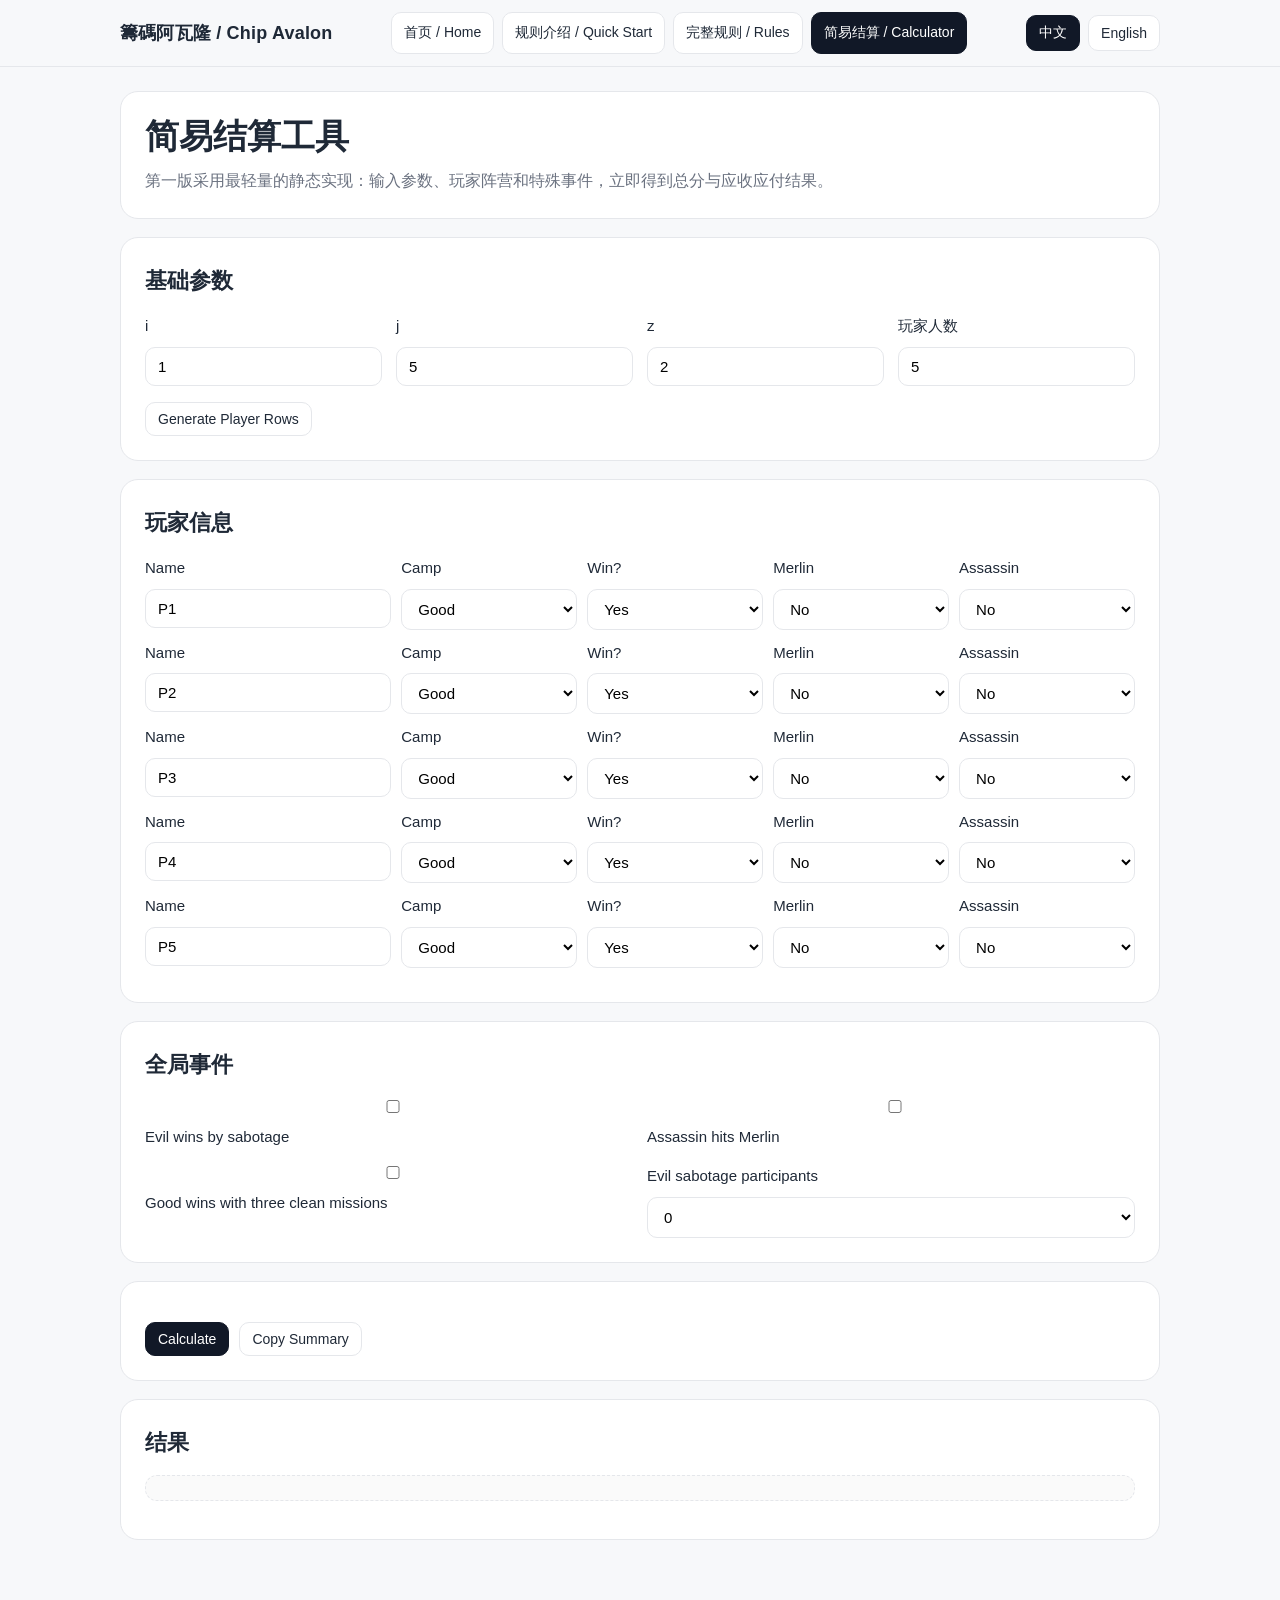
==== calculator.html @ 0f50723a "Add files via upload" ====
<!DOCTYPE html>
<html lang="zh-CN">
<head>
  <meta charset="UTF-8" />
  <meta name="viewport" content="width=device-width, initial-scale=1.0" />
  <title>简易结算 | 籌碼阿瓦隆</title>
  <link rel="stylesheet" href="./assets/css/main.css" />
</head>
<body>
  <header class="topbar">
    <div class="topbar-inner">
      <div class="brand">籌碼阿瓦隆 / Chip Avalon</div>
      <nav class="toolbar">
        <a class="btn-link" href="./index.html">首页 / Home</a>
        <a class="btn-link" href="./quickstart.html">规则介绍 / Quick Start</a>
        <a class="btn-link" href="./rules.html">完整规则 / Rules</a>
        <a class="btn-link active-nav" href="./calculator.html">简易结算 / Calculator</a>
      </nav>
      <div class="toolbar">
        <button id="btn-zh" class="active" type="button">中文</button>
        <button id="btn-en" type="button">English</button>
      </div>
    </div>
  </header>

  <main class="layout single">
    <section class="content">
      <section class="hero">
        <div data-lang="zh" class="show">
          <h1>简易结算工具</h1>
          <p>第一版采用最轻量的静态实现：输入参数、玩家阵营和特殊事件，立即得到总分与应收应付结果。</p>
        </div>
        <div data-lang="en">
          <h1>Settlement Calculator</h1>
          <p>The first version is a lightweight static implementation: enter parameters, camps, and special events to get totals and payment results instantly.</p>
        </div>
      </section>

      <section class="card">
        <div data-lang="zh" class="show"><h2>基础参数</h2></div>
        <div data-lang="en"><h2>Base Parameters</h2></div>
        <div class="form-grid">
          <label>
            <span>i</span>
            <input type="number" id="base-i" value="1" step="1" />
          </label>
          <label>
            <span>j</span>
            <input type="number" id="base-j" value="5" step="1" />
          </label>
          <label>
            <span>z</span>
            <input type="number" id="base-z" value="2" step="1" />
          </label>
          <label>
            <span data-lang="zh" class="show">玩家人数</span>
            <span data-lang="en">Players</span>
            <input type="number" id="player-count" value="5" min="5" max="10" step="1" />
          </label>
        </div>
        <div class="cta-row">
          <button id="build-players" type="button">Generate Player Rows</button>
        </div>
      </section>

      <section class="card">
        <div data-lang="zh" class="show"><h2>玩家信息</h2></div>
        <div data-lang="en"><h2>Player Data</h2></div>
        <div id="players-container"></div>
      </section>

      <section class="card">
        <div data-lang="zh" class="show"><h2>全局事件</h2></div>
        <div data-lang="en"><h2>Global Events</h2></div>
        <div class="form-grid checkbox-grid">
          <label><input type="checkbox" id="event-evil-sabotage-win" /> Evil wins by sabotage</label>
          <label><input type="checkbox" id="event-assassin-hit-merlin" /> Assassin hits Merlin</label>
          <label><input type="checkbox" id="event-good-clean-win" /> Good wins with three clean missions</label>
          <label>
            <span>Evil sabotage participants</span>
            <select id="evil-saboteur-count">
              <option value="0">0</option>
              <option value="2">2</option>
              <option value="3">3</option>
            </select>
          </label>
        </div>
      </section>

      <section class="card">
        <div class="cta-row">
          <button id="calculate-btn" class="btn-primary" type="button">Calculate</button>
          <button id="copy-summary-btn" type="button">Copy Summary</button>
        </div>
      </section>

      <section class="card">
        <div data-lang="zh" class="show"><h2>结果</h2></div>
        <div data-lang="en"><h2>Results</h2></div>
        <div id="result-table"></div>
        <pre id="summary-output" class="formula"></pre>
      </section>
    </section>
  </main>

  <script src="./assets/js/lang.js"></script>
  <script src="./assets/js/calculator.js"></script>
</body>
</html>
---- assets/css/main.css ----
:root {
  --bg: #f7f8fa;
  --panel: #ffffff;
  --text: #1f2937;
  --muted: #6b7280;
  --line: #e5e7eb;
  --accent: #111827;
  --accent-soft: #f3f4f6;
  --maxw: 1080px;
  --radius: 16px;
}

* { box-sizing: border-box; }
html { scroll-behavior: smooth; }
body {
  margin: 0;
  font-family: -apple-system, BlinkMacSystemFont, "Segoe UI", "PingFang SC", "Hiragino Sans GB", "Microsoft YaHei", sans-serif;
  background: var(--bg);
  color: var(--text);
  line-height: 1.7;
}

a { color: inherit; text-decoration: none; }

.topbar {
  position: sticky;
  top: 0;
  z-index: 20;
  backdrop-filter: blur(10px);
  background: rgba(247, 248, 250, 0.92);
  border-bottom: 1px solid var(--line);
}

.topbar-inner {
  max-width: var(--maxw);
  margin: 0 auto;
  padding: 12px 20px;
  display: flex;
  align-items: center;
  justify-content: space-between;
  gap: 12px;
  flex-wrap: wrap;
}

.brand {
  font-size: 18px;
  font-weight: 700;
  letter-spacing: 0.2px;
}

.toolbar {
  display: flex;
  gap: 8px;
  flex-wrap: wrap;
}

button, .btn-link, .btn-primary {
  border: 1px solid var(--line);
  background: var(--panel);
  color: var(--text);
  padding: 8px 12px;
  border-radius: 10px;
  cursor: pointer;
  font-size: 14px;
  transition: 0.2s ease;
}

button:hover, .btn-link:hover, .btn-primary:hover { background: var(--accent-soft); }
button.active, .active-nav, .btn-primary {
  background: var(--accent);
  color: #fff;
  border-color: var(--accent);
}

.layout {
  max-width: var(--maxw);
  margin: 0 auto;
  padding: 24px 20px 48px;
  display: grid;
  grid-template-columns: 240px 1fr;
  gap: 24px;
}

.layout.single { grid-template-columns: 1fr; }
.content { min-width: 0; }

.sidebar {
  align-self: start;
  position: sticky;
  top: 76px;
  background: var(--panel);
  border: 1px solid var(--line);
  border-radius: var(--radius);
  padding: 16px;
}

.sidebar h2 {
  margin: 0 0 12px;
  font-size: 14px;
  color: var(--muted);
  text-transform: uppercase;
  letter-spacing: 0.08em;
}

.sidebar nav a {
  display: block;
  padding: 8px 10px;
  border-radius: 10px;
  color: var(--muted);
  font-size: 14px;
  margin-bottom: 4px;
}

.sidebar nav a:hover {
  background: var(--accent-soft);
  color: var(--text);
}

.hero, .card {
  background: var(--panel);
  border: 1px solid var(--line);
  border-radius: 18px;
  padding: 24px;
  margin-bottom: 18px;
}

.hero h1 {
  margin: 0 0 10px;
  font-size: 34px;
  line-height: 1.2;
}
.hero p { margin: 0; color: var(--muted); }
.hero-home { padding: 36px 24px; }

.grid-2, .grid-3 {
  display: grid;
  gap: 18px;
  margin-bottom: 18px;
}
.grid-2 { grid-template-columns: repeat(2, minmax(0, 1fr)); }
.grid-3 { grid-template-columns: repeat(3, minmax(0, 1fr)); }

.meta, .cta-row {
  display: flex;
  flex-wrap: wrap;
  gap: 10px;
  margin-top: 16px;
}

.tag {
  display: inline-block;
  padding: 6px 10px;
  border-radius: 999px;
  background: var(--accent-soft);
  border: 1px solid var(--line);
  font-size: 13px;
  color: var(--muted);
}

.card h2 {
  margin: 0 0 14px;
  font-size: 22px;
}
.card h3 {
  margin: 18px 0 10px;
  font-size: 16px;
}
.card p, .card li, label, input, select, textarea { font-size: 15px; }
.card ul, .card ol { margin: 8px 0 0 20px; padding: 0; }
.formula {
  background: #fafafa;
  border: 1px dashed var(--line);
  border-radius: 12px;
  padding: 12px 14px;
  font-family: ui-monospace, SFMono-Regular, Menlo, Consolas, monospace;
  font-size: 14px;
  overflow-x: auto;
  white-space: pre-wrap;
}
.note { color: var(--muted); font-size: 14px; }
.footer { text-align: center; color: var(--muted); font-size: 13px; padding: 16px 0 0; }
.text-link { color: var(--text); text-decoration: underline; text-underline-offset: 2px; }

.feature-card { min-height: 180px; }

[data-lang] { display: none; }
[data-lang].show { display: block; }

.form-grid {
  display: grid;
  grid-template-columns: repeat(4, minmax(0, 1fr));
  gap: 14px;
}
.checkbox-grid { grid-template-columns: repeat(2, minmax(0, 1fr)); }
label {
  display: flex;
  flex-direction: column;
  gap: 8px;
}
input, select {
  width: 100%;
  padding: 10px 12px;
  border: 1px solid var(--line);
  border-radius: 10px;
  background: #fff;
}

.player-row {
  display: grid;
  grid-template-columns: 1.4fr 1fr 1fr 1fr 1fr;
  gap: 10px;
  margin-bottom: 10px;
}

.result-table {
  width: 100%;
  border-collapse: collapse;
}
.result-table th, .result-table td {
  border: 1px solid var(--line);
  padding: 10px 12px;
  text-align: left;
}
.result-table th { background: var(--accent-soft); }

@media (max-width: 960px) {
  .layout { grid-template-columns: 1fr; }
  .sidebar { position: static; }
  .grid-2, .grid-3, .form-grid, .checkbox-grid, .player-row { grid-template-columns: 1fr; }
}

@media (max-width: 640px) {
  .hero h1 { font-size: 26px; }
  .topbar-inner { padding: 10px 14px; }
  .layout { padding: 18px 14px 32px; }
  .hero, .card { padding: 18px; }
}
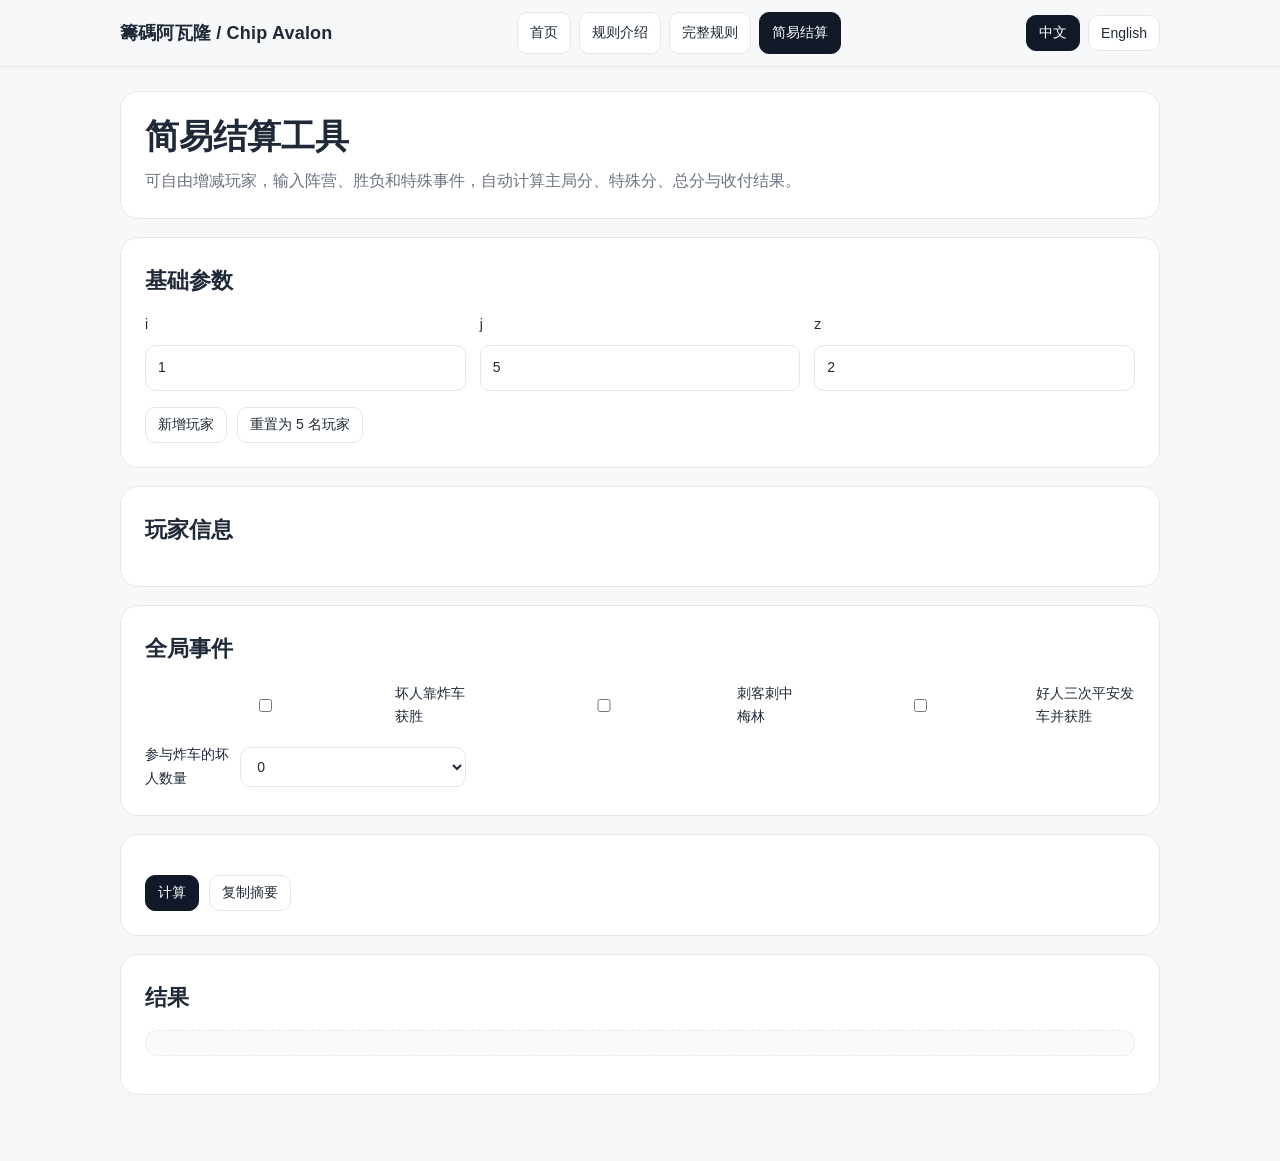
==== commit ac70a7e7: "Update calculator.html" ====
--- a/calculator.html
+++ b/calculator.html
@@ -5,16 +5,158 @@
   <meta name="viewport" content="width=device-width, initial-scale=1.0" />
   <title>简易结算 | 籌碼阿瓦隆</title>
   <link rel="stylesheet" href="./assets/css/main.css" />
+  <style>
+    .form-grid {
+      display: grid;
+      grid-template-columns: repeat(auto-fit, minmax(180px, 1fr));
+      gap: 14px;
+    }
+
+    .form-grid label {
+      display: flex;
+      flex-direction: column;
+      gap: 8px;
+      font-size: 14px;
+    }
+
+    .form-grid input,
+    .form-grid select {
+      border: 1px solid var(--line);
+      border-radius: 10px;
+      padding: 10px 12px;
+      background: var(--panel);
+      color: var(--text);
+      font: inherit;
+    }
+
+    .checkbox-grid {
+      grid-template-columns: repeat(auto-fit, minmax(240px, 1fr));
+    }
+
+    .checkbox-grid label {
+      flex-direction: row;
+      align-items: center;
+      gap: 10px;
+    }
+
+    .cta-row {
+      display: flex;
+      flex-wrap: wrap;
+      gap: 10px;
+      margin-top: 16px;
+    }
+
+    .btn-primary {
+      background: var(--accent);
+      color: #fff;
+      border-color: var(--accent);
+    }
+
+    .players-stack {
+      display: grid;
+      gap: 14px;
+    }
+
+    .player-row {
+      border: 1px solid var(--line);
+      border-radius: 16px;
+      background: var(--panel);
+      padding: 16px;
+    }
+
+    .player-row-head {
+      display: flex;
+      align-items: center;
+      justify-content: space-between;
+      gap: 12px;
+      margin-bottom: 12px;
+    }
+
+    .player-row-title {
+      font-weight: 700;
+      font-size: 15px;
+    }
+
+    .danger-btn {
+      border: 1px solid var(--line);
+      background: #fff;
+      color: #b42318;
+      padding: 8px 10px;
+      border-radius: 10px;
+      cursor: pointer;
+    }
+
+    .danger-btn:hover {
+      background: #fff5f5;
+    }
+
+    .result-table-wrap {
+      overflow-x: auto;
+    }
+
+    .result-table {
+      width: 100%;
+      border-collapse: collapse;
+      font-size: 14px;
+    }
+
+    .result-table th,
+    .result-table td {
+      border-bottom: 1px solid var(--line);
+      padding: 10px 12px;
+      text-align: left;
+      white-space: nowrap;
+    }
+
+    .result-table th {
+      color: var(--muted);
+      font-weight: 600;
+      background: var(--accent-soft);
+    }
+
+    .result-positive {
+      color: #067647;
+      font-weight: 700;
+    }
+
+    .result-negative {
+      color: #b42318;
+      font-weight: 700;
+    }
+
+    .muted {
+      color: var(--muted);
+    }
+
+    @media (max-width: 860px) {
+      .player-row-head {
+        align-items: flex-start;
+        flex-direction: column;
+      }
+    }
+  </style>
 </head>
 <body>
   <header class="topbar">
     <div class="topbar-inner">
       <div class="brand">籌碼阿瓦隆 / Chip Avalon</div>
       <nav class="toolbar">
-        <a class="btn-link" href="./index.html">首页 / Home</a>
-        <a class="btn-link" href="./quickstart.html">规则介绍 / Quick Start</a>
-        <a class="btn-link" href="./rules.html">完整规则 / Rules</a>
-        <a class="btn-link active-nav" href="./calculator.html">简易结算 / Calculator</a>
+        <a class="btn-link" href="./index.html">
+          <span data-lang="zh" class="show">首页</span>
+          <span data-lang="en">Home</span>
+        </a>
+        <a class="btn-link" href="./quickstart.html">
+          <span data-lang="zh" class="show">规则介绍</span>
+          <span data-lang="en">Quick Start</span>
+        </a>
+        <a class="btn-link" href="./rules.html">
+          <span data-lang="zh" class="show">完整规则</span>
+          <span data-lang="en">Rules</span>
+        </a>
+        <a class="btn-link active-nav" href="./calculator.html">
+          <span data-lang="zh" class="show">简易结算</span>
+          <span data-lang="en">Calculator</span>
+        </a>
       </nav>
       <div class="toolbar">
         <button id="btn-zh" class="active" type="button">中文</button>
@@ -28,17 +170,18 @@
       <section class="hero">
         <div data-lang="zh" class="show">
           <h1>简易结算工具</h1>
-          <p>第一版采用最轻量的静态实现：输入参数、玩家阵营和特殊事件，立即得到总分与应收应付结果。</p>
+          <p>可自由增减玩家，输入阵营、胜负和特殊事件，自动计算主局分、特殊分、总分与收付结果。</p>
         </div>
         <div data-lang="en">
           <h1>Settlement Calculator</h1>
-          <p>The first version is a lightweight static implementation: enter parameters, camps, and special events to get totals and payment results instantly.</p>
+          <p>Add or remove players freely, enter camps, outcomes, and special events, and calculate base score, bonus score, total score, and payments automatically.</p>
         </div>
       </section>
 
       <section class="card">
         <div data-lang="zh" class="show"><h2>基础参数</h2></div>
         <div data-lang="en"><h2>Base Parameters</h2></div>
+
         <div class="form-grid">
           <label>
             <span>i</span>
@@ -52,32 +195,52 @@
             <span>z</span>
             <input type="number" id="base-z" value="2" step="1" />
           </label>
-          <label>
-            <span data-lang="zh" class="show">玩家人数</span>
-            <span data-lang="en">Players</span>
-            <input type="number" id="player-count" value="5" min="5" max="10" step="1" />
-          </label>
-        </div>
+        </div>
+
         <div class="cta-row">
-          <button id="build-players" type="button">Generate Player Rows</button>
+          <button id="add-player-btn" type="button">
+            <span data-lang="zh" class="show">新增玩家</span>
+            <span data-lang="en">Add Player</span>
+          </button>
+          <button id="reset-players-btn" type="button">
+            <span data-lang="zh" class="show">重置为 5 名玩家</span>
+            <span data-lang="en">Reset to 5 Players</span>
+          </button>
         </div>
       </section>
 
       <section class="card">
         <div data-lang="zh" class="show"><h2>玩家信息</h2></div>
         <div data-lang="en"><h2>Player Data</h2></div>
-        <div id="players-container"></div>
+        <div id="players-container" class="players-stack"></div>
       </section>
 
       <section class="card">
         <div data-lang="zh" class="show"><h2>全局事件</h2></div>
         <div data-lang="en"><h2>Global Events</h2></div>
+
         <div class="form-grid checkbox-grid">
-          <label><input type="checkbox" id="event-evil-sabotage-win" /> Evil wins by sabotage</label>
-          <label><input type="checkbox" id="event-assassin-hit-merlin" /> Assassin hits Merlin</label>
-          <label><input type="checkbox" id="event-good-clean-win" /> Good wins with three clean missions</label>
-          <label>
-            <span>Evil sabotage participants</span>
+          <label>
+            <input type="checkbox" id="event-evil-sabotage-win" />
+            <span data-lang="zh" class="show">坏人靠炸车获胜</span>
+            <span data-lang="en">Evil wins by sabotage</span>
+          </label>
+
+          <label>
+            <input type="checkbox" id="event-assassin-hit-merlin" />
+            <span data-lang="zh" class="show">刺客刺中梅林</span>
+            <span data-lang="en">Assassin hits Merlin</span>
+          </label>
+
+          <label>
+            <input type="checkbox" id="event-good-clean-win" />
+            <span data-lang="zh" class="show">好人三次平安发车并获胜</span>
+            <span data-lang="en">Good wins with three clean missions</span>
+          </label>
+
+          <label>
+            <span data-lang="zh" class="show">参与炸车的坏人数量</span>
+            <span data-lang="en">Evil sabotage participants</span>
             <select id="evil-saboteur-count">
               <option value="0">0</option>
               <option value="2">2</option>
@@ -89,8 +252,14 @@
 
       <section class="card">
         <div class="cta-row">
-          <button id="calculate-btn" class="btn-primary" type="button">Calculate</button>
-          <button id="copy-summary-btn" type="button">Copy Summary</button>
+          <button id="calculate-btn" class="btn-primary" type="button">
+            <span data-lang="zh" class="show">计算</span>
+            <span data-lang="en">Calculate</span>
+          </button>
+          <button id="copy-summary-btn" type="button">
+            <span data-lang="zh" class="show">复制摘要</span>
+            <span data-lang="en">Copy Summary</span>
+          </button>
         </div>
       </section>
 
